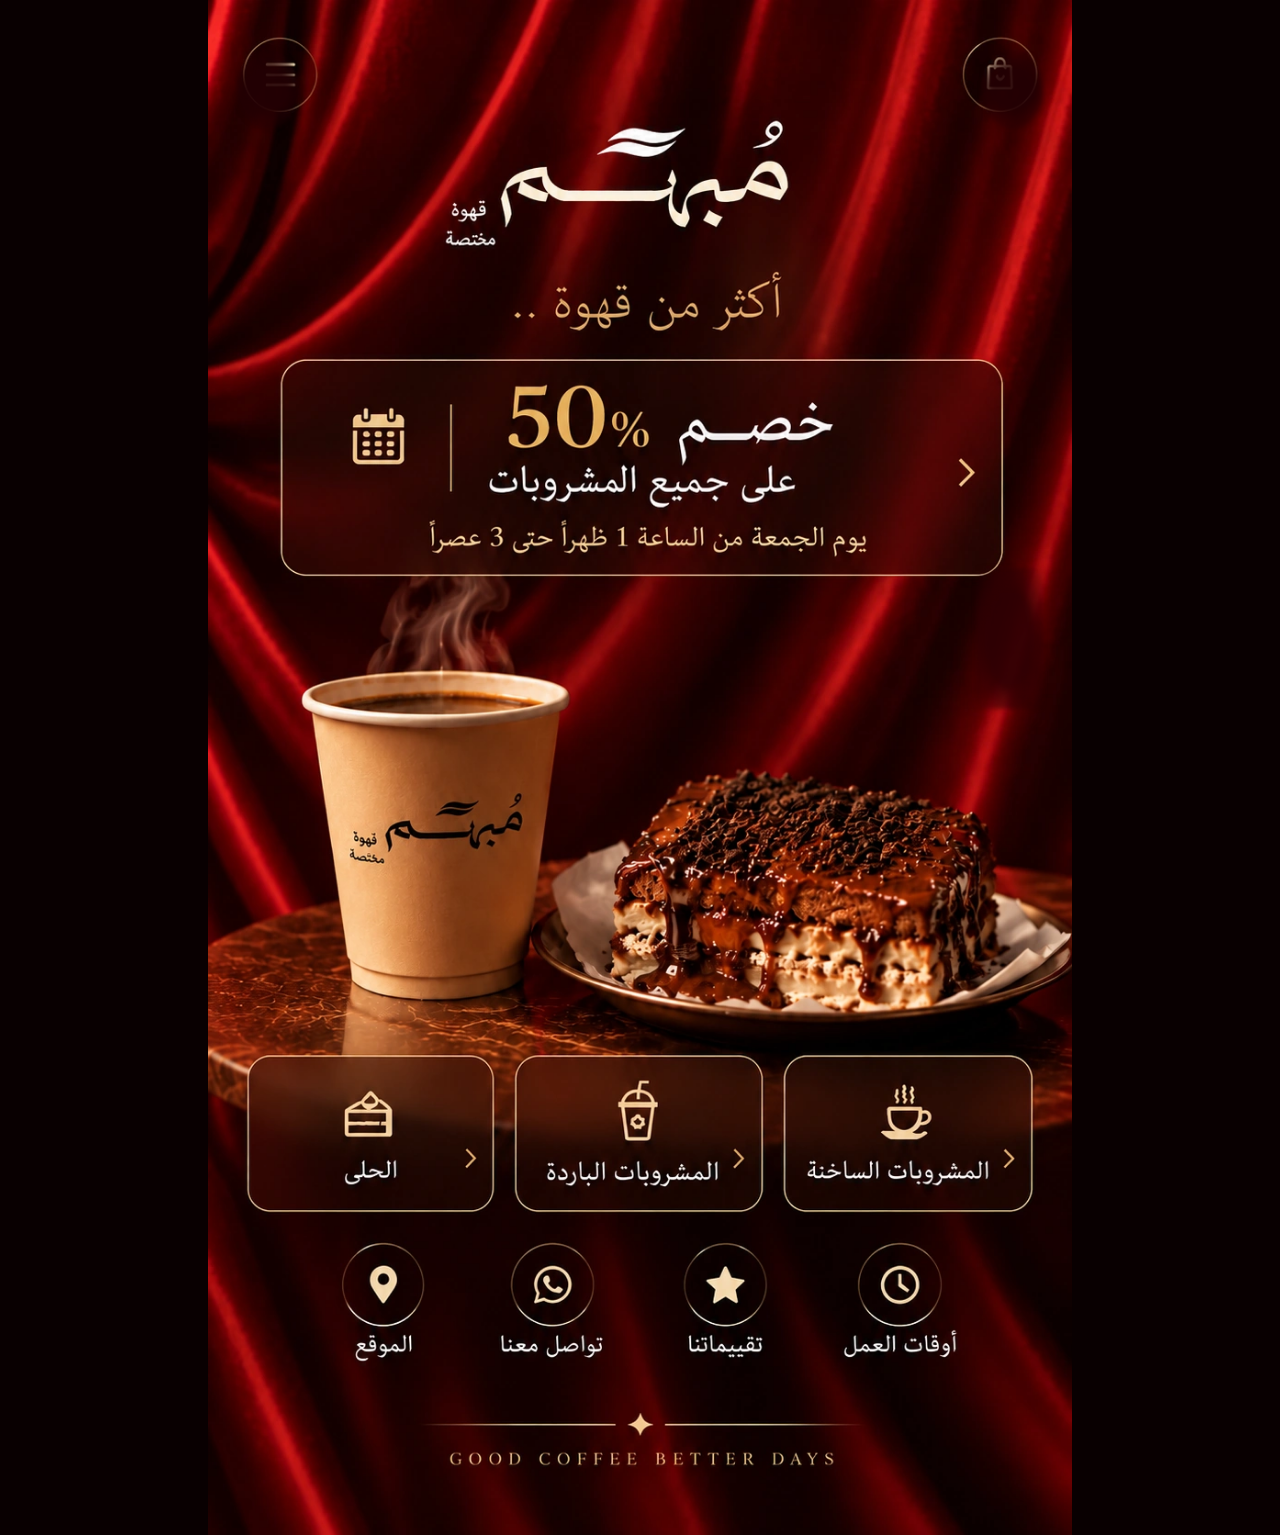
==== index.html @ eaad2103 "تنظيف واجهة الرئيسية وإزالة الأيقونات والأسهم غير المستخدمة" ====
<!doctype html>
<html lang="ar" dir="rtl">
<head>
<meta charset="utf-8">
<meta name="viewport" content="width=device-width,initial-scale=1,viewport-fit=cover">
<meta name="theme-color" content="#120003">
<meta name="description" content="مبهم كافيه — قهوة مختصة">
<title>مبهم كافيه</title>
<link rel="preload" as="image" href="home.webp?v=101" imagesrcset="home.webp?v=101 941w" imagesizes="100vw">
<link rel="stylesheet" href="styles.css?v=19">
</head>
<body>
<main>
  <section class="home-art" aria-label="مبهم كافيه">
    <img src="home.webp?v=101" decoding="sync" fetchpriority="high" width="941" height="1672" sizes="100vw"
      alt="مبهم كافيه — أكثر من قهوة — خصم 50% على جميع المشروبات يوم الجمعة">
    <span class="home-cleanup home-cleanup-menu" aria-hidden="true"></span>
    <span class="home-cleanup home-cleanup-cart" aria-hidden="true"></span>
    <span class="home-cleanup home-cleanup-promo" aria-hidden="true"></span>
    <a class="hit hot-hit" href="#hot" aria-label="المشروبات الساخنة" title="المشروبات الساخنة"></a>
    <a class="hit cold-hit" href="#cold" aria-label="المشروبات الباردة" title="المشروبات الباردة"></a>
    <a class="hit dessert-hit" href="#desserts" aria-label="الحلى" title="الحلى"></a>
    <a class="hit hours-hit" href="#hours" aria-label="أوقات العمل"></a>
    <a class="hit reviews-hit" href="#reviews" aria-label="تقييماتنا"></a>
    <a class="hit contact-hit" href="#contact" aria-label="تواصل معنا"></a>
    <a class="hit location-hit" href="https://maps.app.goo.gl/avE111s9VQPScUmY9?g_st=ac" target="_blank" rel="noopener noreferrer" aria-label="الموقع"></a>
  </section>
  <section id="menu" class="menu-shell" aria-label="قائمة مبهم">
    <header class="menu-hero">
      <a class="round-button back-home" href="#" aria-label="العودة للرئيسية">‹</a>
      <div class="menu-logo">
        <img class="brand-logo" src="mbhm-logo.webp?v=1" width="460" height="220" alt="مبهم — قهوة مختصة">
      </div>
      <div class="ornament">◆</div>
    </header>
    <nav class="menu-tabs" aria-label="أقسام المنيو">
      <a href="#hot" data-route="hot">المشروبات الساخنة</a>
      <a href="#cold" data-route="cold">المشروبات الباردة</a>
      <a href="#desserts" data-route="desserts">الحلى</a>
    </nav>
    <section class="menu-section" data-page="hot" id="hot">
      <h1>المشروبات الساخنة</h1><div class="gold-rule"></div>
      <ul class="items">
        <li><span>إسبريسو</span><b>10</b></li><li><span>أمريكانو</span><b>12</b></li><li><span>ميكاتو</span><b>10</b></li><li><span>كورتادو</span><b>12</b></li><li><span>كابتشينو</span><b>15</b></li><li><span>لاتيه</span><b>16</b></li><li><span>سبانش لاتيه</span><b>18</b></li><li><span>ماتشا</span><b>18</b></li><li><span>قهوة اليوم كبير</span><b>10</b></li><li><span>V60</span><b>18</b></li><li><span>V60 فاخر</span><b>21</b></li><li><span>فلات وايت</span><b>13</b></li><li><span>آيس وايت موكا</span><b>22</b></li>
      </ul>
    </section>
    <section class="menu-section" data-page="cold" id="cold">
      <h1>المشروبات الباردة</h1><div class="gold-rule"></div>
      <ul class="items">
        <li><span>آيس أمريكانو</span><b>12</b></li><li><span>آيس لاتيه</span><b>16</b></li><li><span>آيس سبانش لاتيه</span><b>18</b></li><li><span>ماتشا</span><b>18</b></li><li><span>قهوة اليوم كبير</span><b>10</b></li><li><span>V60</span><b>18</b></li><li><span>V60 فاخر</span><b>21</b></li><li><span>آيس وايت موكا</span><b>22</b></li><li><span>كركديه كبير</span><b>10</b></li>
      </ul>
    </section>
    <section class="menu-section desserts-page" data-page="desserts" id="desserts">
      <h1>الحلى</h1><div class="gold-rule"></div>
      <ul class="items">
        <li><span>كوكيز</span><b>10</b></li><li><span>سينابون</span><b>18</b></li><li><span>كيكة عسل</span><b>20</b></li><li><span>دوليتشي</span><b>20</b></li><li><span>سولتد كراميل بيكان</span><b>22</b></li><li><span>تشيز كيك مدريد</span><b>24</b></li><li><span>سينابون الحليب المحموس</span><b>20</b></li><li><span>كرنشي كيك</span><b>24</b></li><li><span>لندن كيك</span><b>22</b></li>
      </ul>
    </section>
    <div class="menu-decoration" aria-hidden="true"><span class="frame"></span><span class="branch">✦</span></div>
    <section class="info-grid">
      <div id="hours" class="info-card"><span class="info-icon">◷</span><h2>أوقات العمل</h2><p>الأحد – الخميس: 6:00 ص – 3:00 ص<br>الجمعة: 1:00 م – 3:00 ص<br>السبت: 4:00 م – 3:00 ص</p></div>
      <a id="reviews" class="info-card reviews-card" href="https://maps.app.goo.gl/avE111s9VQPScUmY9?g_st=ac" target="_blank" rel="noopener noreferrer" aria-label="عرض تقييمات مبهم كافيه على Google Maps"><span class="info-icon">★</span><h2>تقييماتنا</h2><div class="google-stars" aria-label="تقييمات Google">★ ★ ★ ★ ★</div><p>عرض تقييماتنا على Google Maps</p></a>
      <div id="contact" class="info-card"><span class="info-icon">◉</span><h2>تواصل معنا</h2><p>تواصل مع MBHM Cafe عبر القنوات الرسمية.</p></div>
      <a id="location" class="info-card location-card" href="https://maps.app.goo.gl/avE111s9VQPScUmY9?g_st=ac" target="_blank" rel="noopener noreferrer" aria-label="فتح موقع الكوفي على خرائط Google"><span class="info-icon">●</span><h2>الموقع</h2><p>فتح موقع الكوفي على خرائط Google</p></a>
      <a id="instagram" class="info-card social-card" href="https://www.instagram.com/mbhm.cafe?igsi=ZGljbmFuNnZsdms1" target="_blank" rel="noopener noreferrer" aria-label="Instagram MBHM Cafe"><span class="info-icon">◎</span><h2>إنستقرام</h2><p>@mbhm.cafe</p></a>
      <a id="tiktok" class="info-card social-card" href="https://www.tiktok.com/@mbhm.cafe?_r=1&_t=ZS-99T4eKH7QUG" target="_blank" rel="noopener noreferrer" aria-label="TikTok MBHM Cafe"><span class="info-icon">♪</span><h2>تيك توك</h2><p>@mbhm.cafe</p></a>
    </section>
    <footer class="menu-footer"><div>✦</div><p>GOOD COFFEE&nbsp;&nbsp; BETTER DAYS</p><small>MBHM CAFÉ</small></footer>
  </section>
</main>
<script src="script.js?v=10"></script>
</body>
</html>
---- styles.css ----
:root{--gold:#d6b35c;--gold2:#a98231;--cream:#f7ead4;--wine:#170003;--wine2:#2b0005}
*{box-sizing:border-box}
html{scroll-behavior:smooth;scroll-padding-top:18px}
body{margin:0;background:#090001;color:var(--cream);font-family:Georgia,"Times New Roman",serif}
main{min-height:100vh}
.home-art{position:relative;width:min(100vw,864px);margin:0 auto;line-height:0;background:#120003;overflow:hidden}
.home-art img{display:block;width:100%;height:auto;max-width:100%;image-rendering:auto;transform:none;backface-visibility:visible;-webkit-backface-visibility:visible;filter:none;-webkit-font-smoothing:antialiased}
.home-art:before,.home-art:after{content:"";position:absolute;z-index:3;pointer-events:none;border-radius:50%;filter:blur(2px);background:radial-gradient(circle at 50% 50%,rgba(35,0,3,.92) 0 42%,rgba(35,0,3,.55) 62%,rgba(35,0,3,0) 100%)}
.home-art:before{top:3.2%;left:3.4%;width:7%;height:5.2%}
.home-art:after{top:3.2%;right:3.4%;width:7%;height:5.2%;box-shadow:0 0 0 0 transparent}
/* cover the non-functional promo arrow embedded in the artwork */
.home-art{isolation:isolate}
.hit{position:absolute;display:block;z-index:4;cursor:pointer;border-radius:24px;-webkit-tap-highlight-color:transparent;touch-action:manipulation;outline:none}
.hit:focus-visible{outline:2px solid var(--gold);outline-offset:3px}.hit:active{background:rgba(214,179,92,.10);box-shadow:inset 0 0 0 1px rgba(214,179,92,.28)}
.menu-hit{top:2.2%;left:2.8%;width:12%;height:8%}
.cart-hit{top:2.2%;right:2.8%;width:12%;height:8%}
.hot-hit{right:4.2%;top:68.6%;width:27.8%;height:10.2%}
.cold-hit{right:35.9%;top:68.6%;width:28.2%;height:10.2%}
.dessert-hit{left:4.2%;top:68.6%;width:28.2%;height:10.2%}
.hours-hit{right:5%;top:80.3%;width:18.5%;height:9.2%}
.reviews-hit{right:28.9%;top:80.3%;width:18.5%;height:9.2%}
.contact-hit{left:28.9%;top:80.3%;width:18.5%;height:9.2%}
.location-hit{left:5%;top:80.3%;width:18.5%;height:9.2%}

.menu-shell{display:none;position:relative;width:min(100vw,864px);margin:0 auto;min-height:100vh;overflow:hidden;background:
radial-gradient(ellipse at 50% 18%,rgba(111,0,12,.34),transparent 42%),
linear-gradient(90deg,rgba(67,0,8,.45),transparent 28%,rgba(76,0,8,.3) 55%,transparent 82%),
linear-gradient(180deg,#250006,#120002 52%,#210005);box-shadow:inset 0 0 90px rgba(0,0,0,.55)}
.menu-shell:before{content:"";position:absolute;inset:0;pointer-events:none;opacity:.35;background:repeating-linear-gradient(92deg,transparent 0 65px,rgba(255,255,255,.025) 68px,transparent 73px)}
.menu-shell.active{display:block}
.menu-hero{position:relative;padding:62px 26px 20px;text-align:center;min-height:205px}
.menu-hero:before,.menu-hero:after{content:"";position:absolute;top:18px;width:46%;height:22px;background:radial-gradient(circle,rgba(255,239,201,.9) 0 2px,transparent 3px) 0 0/48px 18px,linear-gradient(165deg,transparent 48%,rgba(218,184,102,.7) 49% 51%,transparent 52%);opacity:.9}
.menu-hero:before{right:0;transform:rotate(-3deg)}
.menu-hero:after{left:0;transform:scaleX(-1) rotate(-3deg)}
.round-button{position:absolute;top:62px;right:18px;width:52px;height:52px;border:1px solid var(--gold);border-radius:50%;display:grid;place-items:center;color:var(--cream);font-size:38px;line-height:1;text-decoration:none;background:rgba(25,0,4,.42);z-index:2}
.menu-logo{display:flex;justify-content:center;align-items:center;position:relative;height:112px;margin:0 auto;overflow:visible}
.brand-logo{display:block;width:300px;height:auto;max-width:72vw;object-fit:contain;filter:drop-shadow(0 2px 7px rgba(0,0,0,.55))}
.ornament{color:var(--gold);font-size:12px;margin-top:27px}
.menu-tabs{position:relative;z-index:3;display:flex;gap:6px;margin:0 22px 28px;padding:10px 0;border-top:1px solid var(--gold);border-bottom:1px solid rgba(214,179,92,.55)}
.menu-tabs a{flex:1;text-align:center;text-decoration:none;color:var(--cream);font-family:Arial,sans-serif;font-weight:700;font-size:15px;padding:10px 4px;border-radius:10px}
.menu-tabs a.active{color:#fff0d0;background:rgba(112,0,12,.38);box-shadow:inset 0 0 0 1px rgba(214,179,92,.28)}
.menu-section{position:relative;z-index:2;display:none;padding:6px 36px 30px;min-height:600px}
.menu-section.active{display:block;animation:fade .28s ease}
.menu-section h1{text-align:center;font-size:34px;margin:0;color:var(--cream);font-weight:700;text-shadow:0 2px 10px #000}
.gold-rule{height:1px;margin:15px auto 28px;max-width:92%;background:linear-gradient(90deg,transparent,var(--gold),transparent);position:relative}
.gold-rule:after{content:"◆";position:absolute;left:50%;top:-8px;transform:translateX(-50%);font-size:11px;color:var(--gold);background:#210005;padding:0 10px}
.items{list-style:none;padding:0;margin:0}
.items li{display:flex;align-items:center;gap:12px;min-height:50px;border-bottom:1px dotted rgba(215,180,94,.28);font-family:Arial,sans-serif;font-size:18px;color:#f2e4cf}
.items li span{order:1;white-space:nowrap}
.items li:after{content:"";order:2;flex:1;border-bottom:1px dotted rgba(215,180,94,.3);margin-top:12px}
.items li b{order:3;min-width:38px;text-align:center;color:var(--gold);font-family:Georgia,serif;font-size:19px;font-weight:500}
.menu-decoration{height:120px;position:relative;overflow:hidden;margin-top:-5px;border-top:1px solid rgba(214,179,92,.12)}
.menu-decoration:before{content:"";position:absolute;right:-40px;bottom:-75px;width:240px;height:180px;border-radius:50%;border:5px solid rgba(155,115,45,.45);transform:rotate(-12deg)}
.menu-decoration .frame{position:absolute;left:-34px;bottom:-75px;width:230px;height:150px;border:8px solid rgba(154,112,45,.45);transform:rotate(-3deg);box-shadow:0 0 0 3px rgba(70,34,5,.8),inset 0 0 25px #000}
.menu-decoration .branch{position:absolute;left:74px;bottom:25px;color:#8b602d;font-size:55px;transform:rotate(-20deg)}
.info-grid{position:relative;z-index:2;display:grid;grid-template-columns:1fr 1fr;gap:1px;margin:0 24px;border-top:1px solid rgba(214,179,92,.18)}
.info-card{text-align:center;padding:34px 12px;border-bottom:1px solid rgba(214,179,92,.16);min-height:150px}
.info-icon{display:block;color:var(--gold);font-size:24px;margin-bottom:8px}
.info-card h2{font-size:21px;margin:0 0 10px}
.info-card p{font-family:Arial,sans-serif;font-size:12px;line-height:1.7;color:#dbc89f;margin:0}
.menu-footer{text-align:center;color:var(--gold);padding:35px 20px 55px;position:relative;z-index:2}
.menu-footer p{letter-spacing:5px;font-size:11px;margin:10px 0}
.menu-footer small{letter-spacing:6px;font-size:9px}
@keyframes fade{from{opacity:0;transform:translateY(8px)}to{opacity:1;transform:none}}
@media(max-width:600px){
 .menu-hero{min-height:190px;padding-top:60px}
 .menu-logo{height:104px}
 .brand-logo{width:285px;max-width:78vw}
 .round-button{width:46px;height:46px;font-size:34px}
 .menu-tabs{margin:0 14px 22px}
 .menu-tabs a{font-size:13px;padding:9px 2px}
 .menu-section{padding:4px 22px 28px;min-height:540px}
 .menu-section h1{font-size:29px}
 .items li{min-height:47px;font-size:16px;gap:9px}
 .items li b{font-size:17px;min-width:34px}
 .info-grid{grid-template-columns:1fr;margin:0 14px}
}

.location-card{color:inherit;text-decoration:none;cursor:pointer}.location-card:active{transform:translateY(1px)}

.social-card{color:inherit;text-decoration:none;cursor:pointer}.social-card:active{transform:translateY(1px)}

.reviews-card{color:inherit;text-decoration:none;cursor:pointer}.reviews-card:active{transform:translateY(1px)}.google-stars{letter-spacing:3px;font-size:1.15rem;margin:.35rem 0;color:var(--gold)}

.qr-card{color:inherit;text-decoration:none;cursor:pointer;text-align:center;padding:34px 12px;border-bottom:1px solid rgba(214,179,92,.16);min-height:150px}.qr-card:active{transform:translateY(1px)}

/* Remove the decorative promo arrow from the source artwork without changing the approved layout. */
.home-art .hot-hit{ }
.home-art .hot-hit::before{content:"";position:absolute;right:-3%;top:-310%;width:28%;height:90%;pointer-events:none;background:radial-gradient(ellipse at 50% 50%,rgba(45,0,3,.92) 0 48%,rgba(45,0,3,.55) 70%,rgba(45,0,3,0) 100%);filter:blur(2px)}
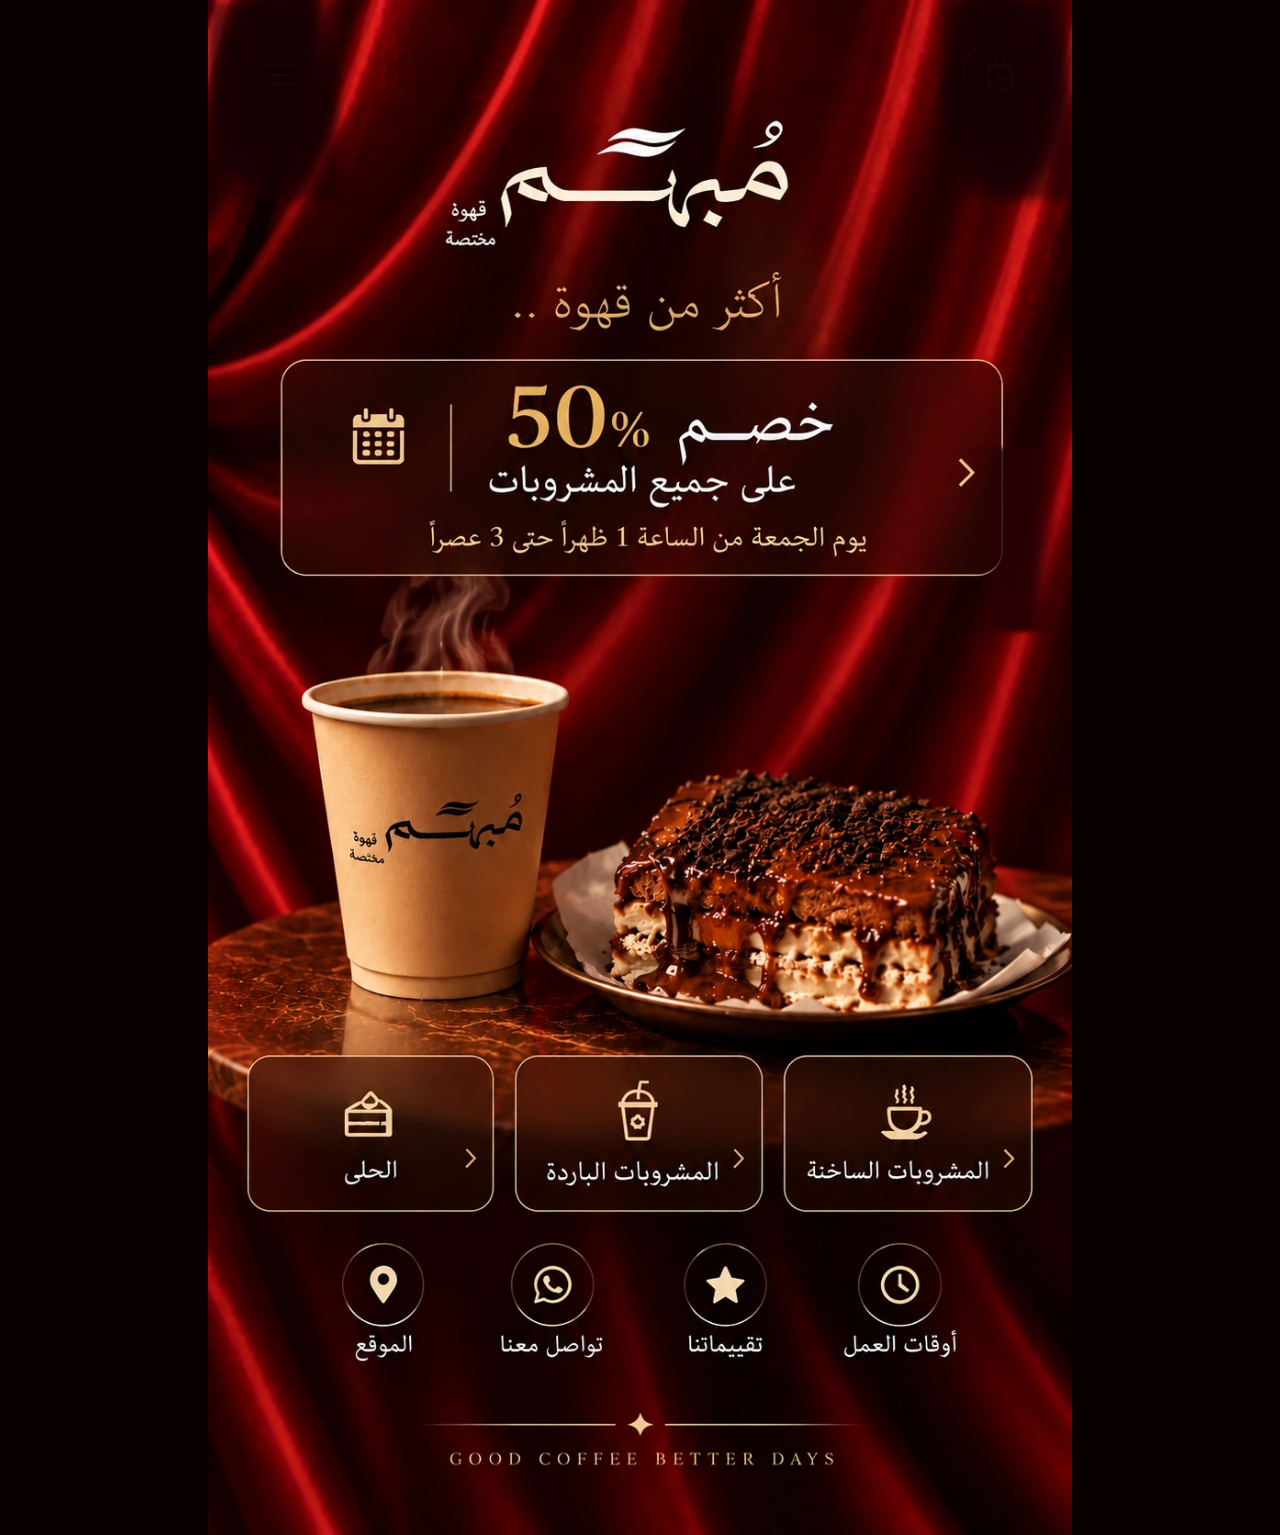
==== commit 101a9ac9: "Refresh homepage cleanup styles" ====
--- a/index.html
+++ b/index.html
@@ -7,7 +7,7 @@
 <meta name="description" content="مبهم كافيه — قهوة مختصة">
 <title>مبهم كافيه</title>
 <link rel="preload" as="image" href="home.webp?v=101" imagesrcset="home.webp?v=101 941w" imagesizes="100vw">
-<link rel="stylesheet" href="styles.css?v=19">
+<link rel="stylesheet" href="styles.css?v=20">
 </head>
 <body>
 <main>
--- a/styles.css
+++ b/styles.css
@@ -5,11 +5,20 @@
 main{min-height:100vh}
 .home-art{position:relative;width:min(100vw,864px);margin:0 auto;line-height:0;background:#120003;overflow:hidden}
 .home-art img{display:block;width:100%;height:auto;max-width:100%;image-rendering:auto;transform:none;backface-visibility:visible;-webkit-backface-visibility:visible;filter:none;-webkit-font-smoothing:antialiased}
-.home-art:before,.home-art:after{content:"";position:absolute;z-index:3;pointer-events:none;border-radius:50%;filter:blur(2px);background:radial-gradient(circle at 50% 50%,rgba(35,0,3,.92) 0 42%,rgba(35,0,3,.55) 62%,rgba(35,0,3,0) 100%)}
-.home-art:before{top:3.2%;left:3.4%;width:7%;height:5.2%}
-.home-art:after{top:3.2%;right:3.4%;width:7%;height:5.2%;box-shadow:0 0 0 0 transparent}
-/* cover the non-functional promo arrow embedded in the artwork */
 .home-art{isolation:isolate}
+.home-cleanup{position:absolute;z-index:5;pointer-events:none;overflow:hidden}
+/* Remove the baked-in menu/cart icons without visible circular patches. */
+.home-cleanup-menu,.home-cleanup-cart{top:0;width:15%;height:13%;border-radius:0;
+  background:
+    radial-gradient(ellipse at 50% 45%,rgba(20,0,3,.96) 0 38%,rgba(20,0,3,.82) 58%,rgba(20,0,3,0) 78%),
+    linear-gradient(105deg,rgba(14,0,2,.55),rgba(42,0,5,.48),rgba(12,0,2,.55));
+  filter:blur(5px)}
+.home-cleanup-menu{left:0}
+.home-cleanup-cart{right:0}
+/* Remove only the non-functional arrow inside the promotion card. */
+.home-cleanup-promo{right:1.4%;top:29.2%;width:10%;height:12%;border-radius:0;
+  background:linear-gradient(90deg,rgba(38,0,5,0),rgba(38,0,5,.94) 38%,rgba(38,0,5,.94) 68%,rgba(38,0,5,0));
+  filter:blur(2px)}
 .hit{position:absolute;display:block;z-index:4;cursor:pointer;border-radius:24px;-webkit-tap-highlight-color:transparent;touch-action:manipulation;outline:none}
 .hit:focus-visible{outline:2px solid var(--gold);outline-offset:3px}.hit:active{background:rgba(214,179,92,.10);box-shadow:inset 0 0 0 1px rgba(214,179,92,.28)}
 .menu-hit{top:2.2%;left:2.8%;width:12%;height:8%}
@@ -85,5 +94,3 @@
 .qr-card{color:inherit;text-decoration:none;cursor:pointer;text-align:center;padding:34px 12px;border-bottom:1px solid rgba(214,179,92,.16);min-height:150px}.qr-card:active{transform:translateY(1px)}
 
 /* Remove the decorative promo arrow from the source artwork without changing the approved layout. */
-.home-art .hot-hit{ }
-.home-art .hot-hit::before{content:"";position:absolute;right:-3%;top:-310%;width:28%;height:90%;pointer-events:none;background:radial-gradient(ellipse at 50% 50%,rgba(45,0,3,.92) 0 48%,rgba(45,0,3,.55) 70%,rgba(45,0,3,0) 100%);filter:blur(2px)}
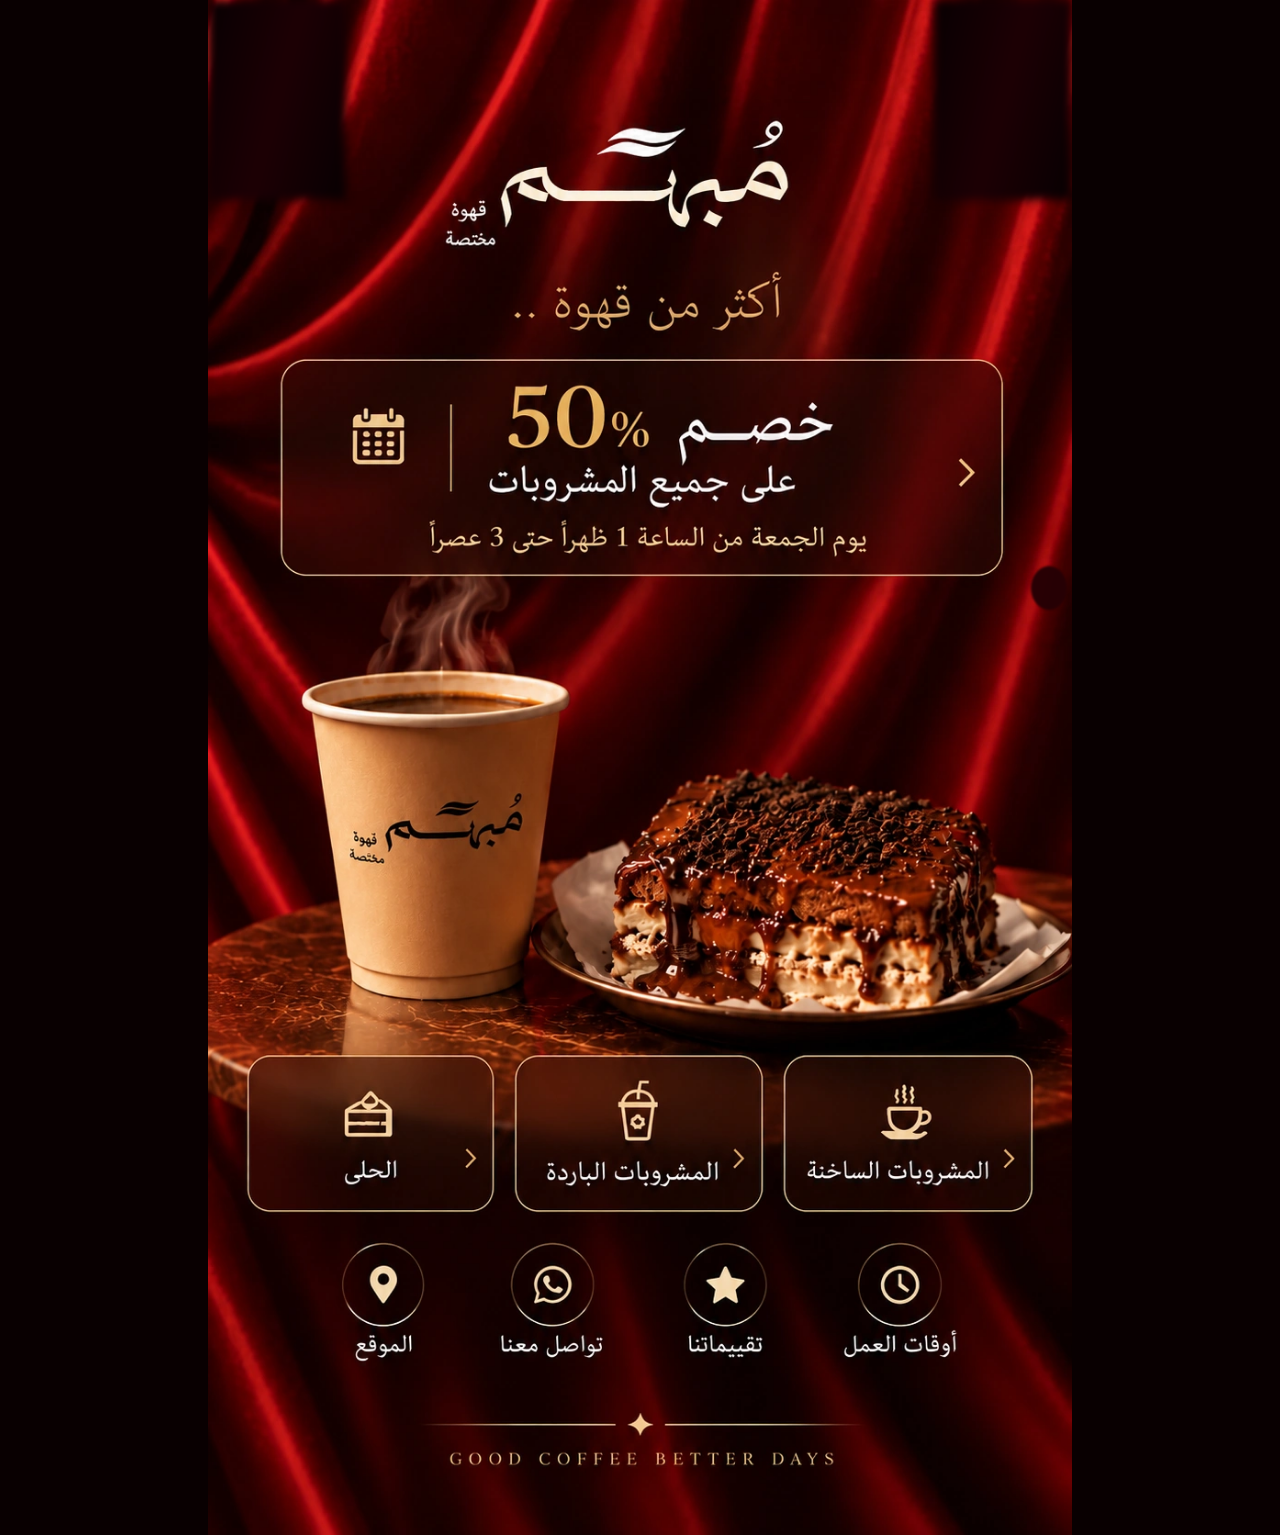
==== commit c9989f2c: "Bust CSS cache for visual cleanup" ====
--- a/index.html
+++ b/index.html
@@ -7,7 +7,7 @@
 <meta name="description" content="مبهم كافيه — قهوة مختصة">
 <title>مبهم كافيه</title>
 <link rel="preload" as="image" href="home.webp?v=101" imagesrcset="home.webp?v=101 941w" imagesizes="100vw">
-<link rel="stylesheet" href="styles.css?v=20">
+<link rel="stylesheet" href="styles.css?v=21">
 </head>
 <body>
 <main>
--- a/styles.css
+++ b/styles.css
@@ -8,17 +8,16 @@
 .home-art{isolation:isolate}
 .home-cleanup{position:absolute;z-index:5;pointer-events:none;overflow:hidden}
 /* Remove the baked-in menu/cart icons without visible circular patches. */
-.home-cleanup-menu,.home-cleanup-cart{top:0;width:15%;height:13%;border-radius:0;
-  background:
-    radial-gradient(ellipse at 50% 45%,rgba(20,0,3,.96) 0 38%,rgba(20,0,3,.82) 58%,rgba(20,0,3,0) 78%),
-    linear-gradient(105deg,rgba(14,0,2,.55),rgba(42,0,5,.48),rgba(12,0,2,.55));
+.home-cleanup-menu,.home-cleanup-cart{top:0;width:16%;height:13%;border-radius:0;
+  background:linear-gradient(105deg,rgba(8,0,2,1),rgba(29,0,4,1),rgba(7,0,2,1));
   filter:blur(5px)}
 .home-cleanup-menu{left:0}
 .home-cleanup-cart{right:0}
 /* Remove only the non-functional arrow inside the promotion card. */
-.home-cleanup-promo{right:1.4%;top:29.2%;width:10%;height:12%;border-radius:0;
-  background:linear-gradient(90deg,rgba(38,0,5,0),rgba(38,0,5,.94) 38%,rgba(38,0,5,.94) 68%,rgba(38,0,5,0));
-  filter:blur(2px)}
+.home-cleanup-promo{right:0;top:28.2%;width:15%;height:16%;border-radius:0;
+  background:transparent;filter:none}
+.home-cleanup-promo:after{content:"";position:absolute;right:3.5%;top:54%;width:28%;height:18%;
+  border-radius:50%;background:rgba(38,0,5,.98);filter:blur(1px)}
 .hit{position:absolute;display:block;z-index:4;cursor:pointer;border-radius:24px;-webkit-tap-highlight-color:transparent;touch-action:manipulation;outline:none}
 .hit:focus-visible{outline:2px solid var(--gold);outline-offset:3px}.hit:active{background:rgba(214,179,92,.10);box-shadow:inset 0 0 0 1px rgba(214,179,92,.28)}
 .menu-hit{top:2.2%;left:2.8%;width:12%;height:8%}
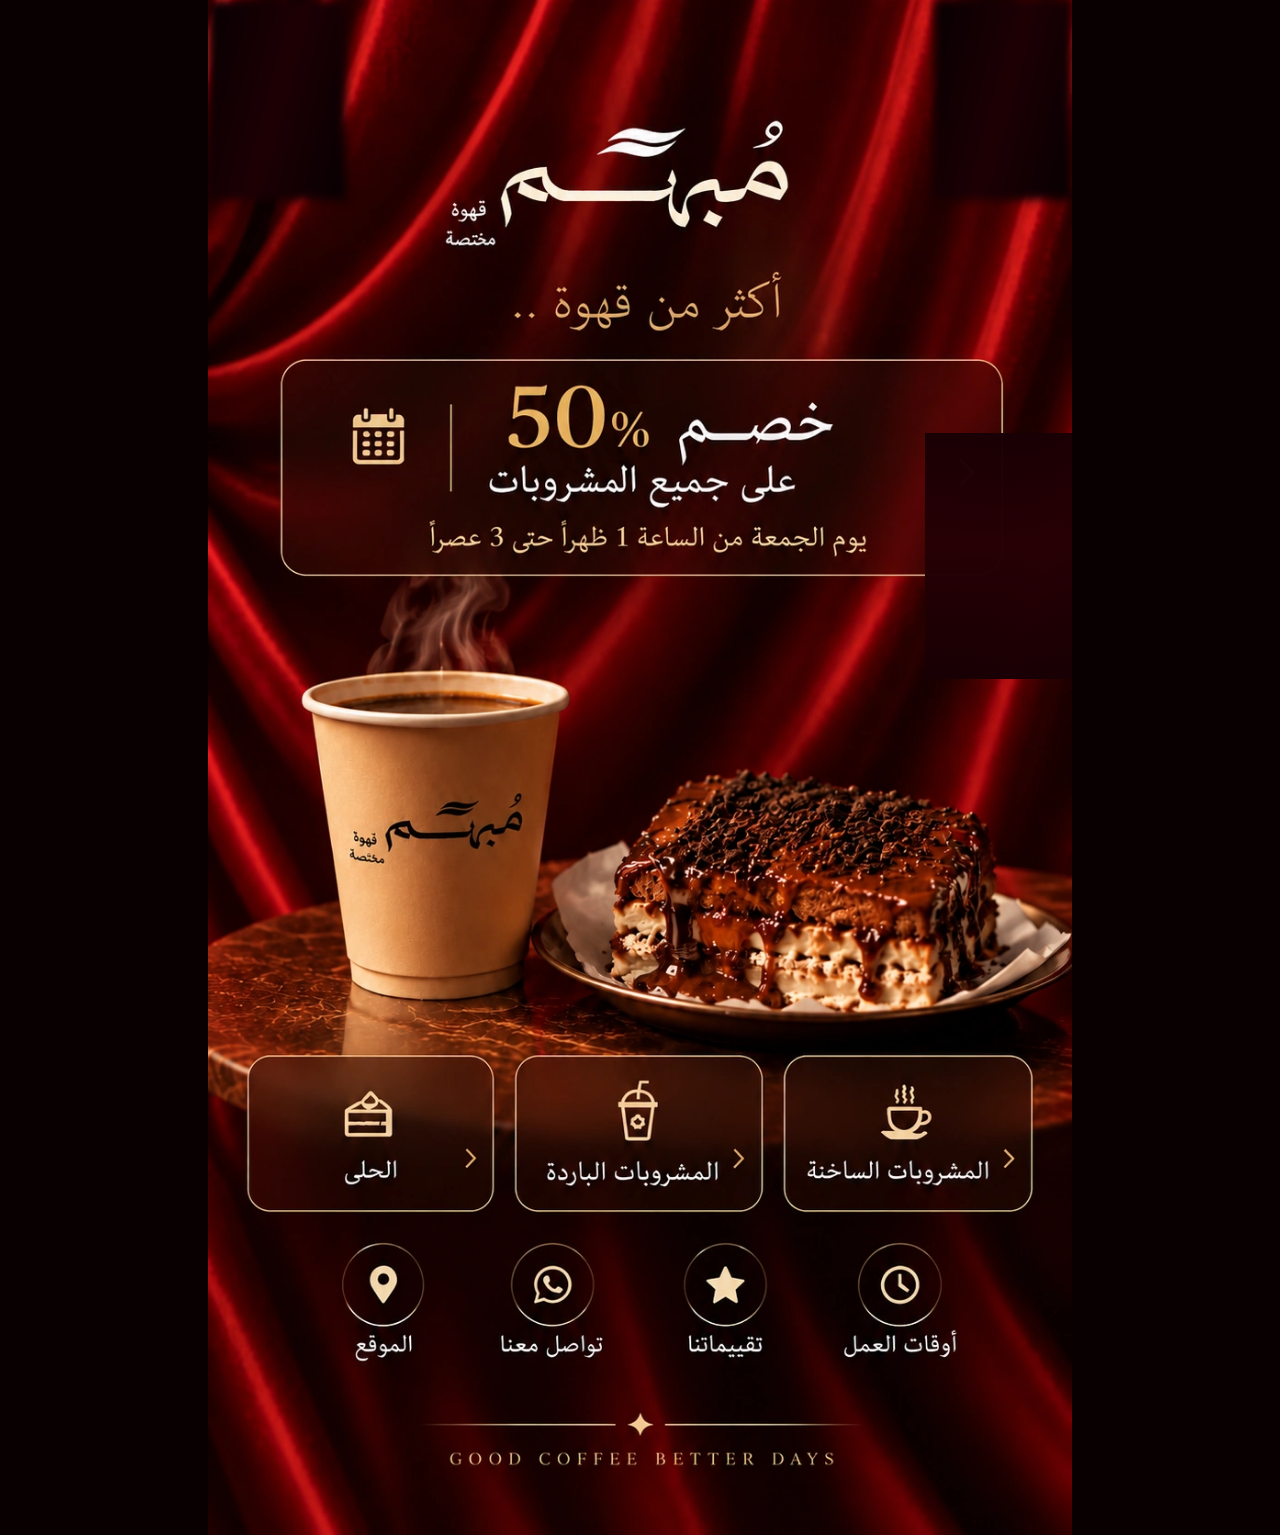
==== commit c3492ca4: "Update stylesheet cache version" ====
--- a/index.html
+++ b/index.html
@@ -7,7 +7,7 @@
 <meta name="description" content="مبهم كافيه — قهوة مختصة">
 <title>مبهم كافيه</title>
 <link rel="preload" as="image" href="home.webp?v=101" imagesrcset="home.webp?v=101 941w" imagesizes="100vw">
-<link rel="stylesheet" href="styles.css?v=21">
+<link rel="stylesheet" href="styles.css?v=22">
 </head>
 <body>
 <main>
--- a/styles.css
+++ b/styles.css
@@ -14,10 +14,9 @@
 .home-cleanup-menu{left:0}
 .home-cleanup-cart{right:0}
 /* Remove only the non-functional arrow inside the promotion card. */
-.home-cleanup-promo{right:0;top:28.2%;width:15%;height:16%;border-radius:0;
-  background:transparent;filter:none}
-.home-cleanup-promo:after{content:"";position:absolute;right:3.5%;top:54%;width:28%;height:18%;
-  border-radius:50%;background:rgba(38,0,5,.98);filter:blur(1px)}
+.home-cleanup-promo{right:0;top:28.2%;width:17%;height:16%;border-radius:0;
+  background:linear-gradient(180deg,rgba(24,0,4,.98),rgba(38,0,5,.99) 45%,rgba(24,0,4,.99));
+  filter:none}
 .hit{position:absolute;display:block;z-index:4;cursor:pointer;border-radius:24px;-webkit-tap-highlight-color:transparent;touch-action:manipulation;outline:none}
 .hit:focus-visible{outline:2px solid var(--gold);outline-offset:3px}.hit:active{background:rgba(214,179,92,.10);box-shadow:inset 0 0 0 1px rgba(214,179,92,.28)}
 .menu-hit{top:2.2%;left:2.8%;width:12%;height:8%}
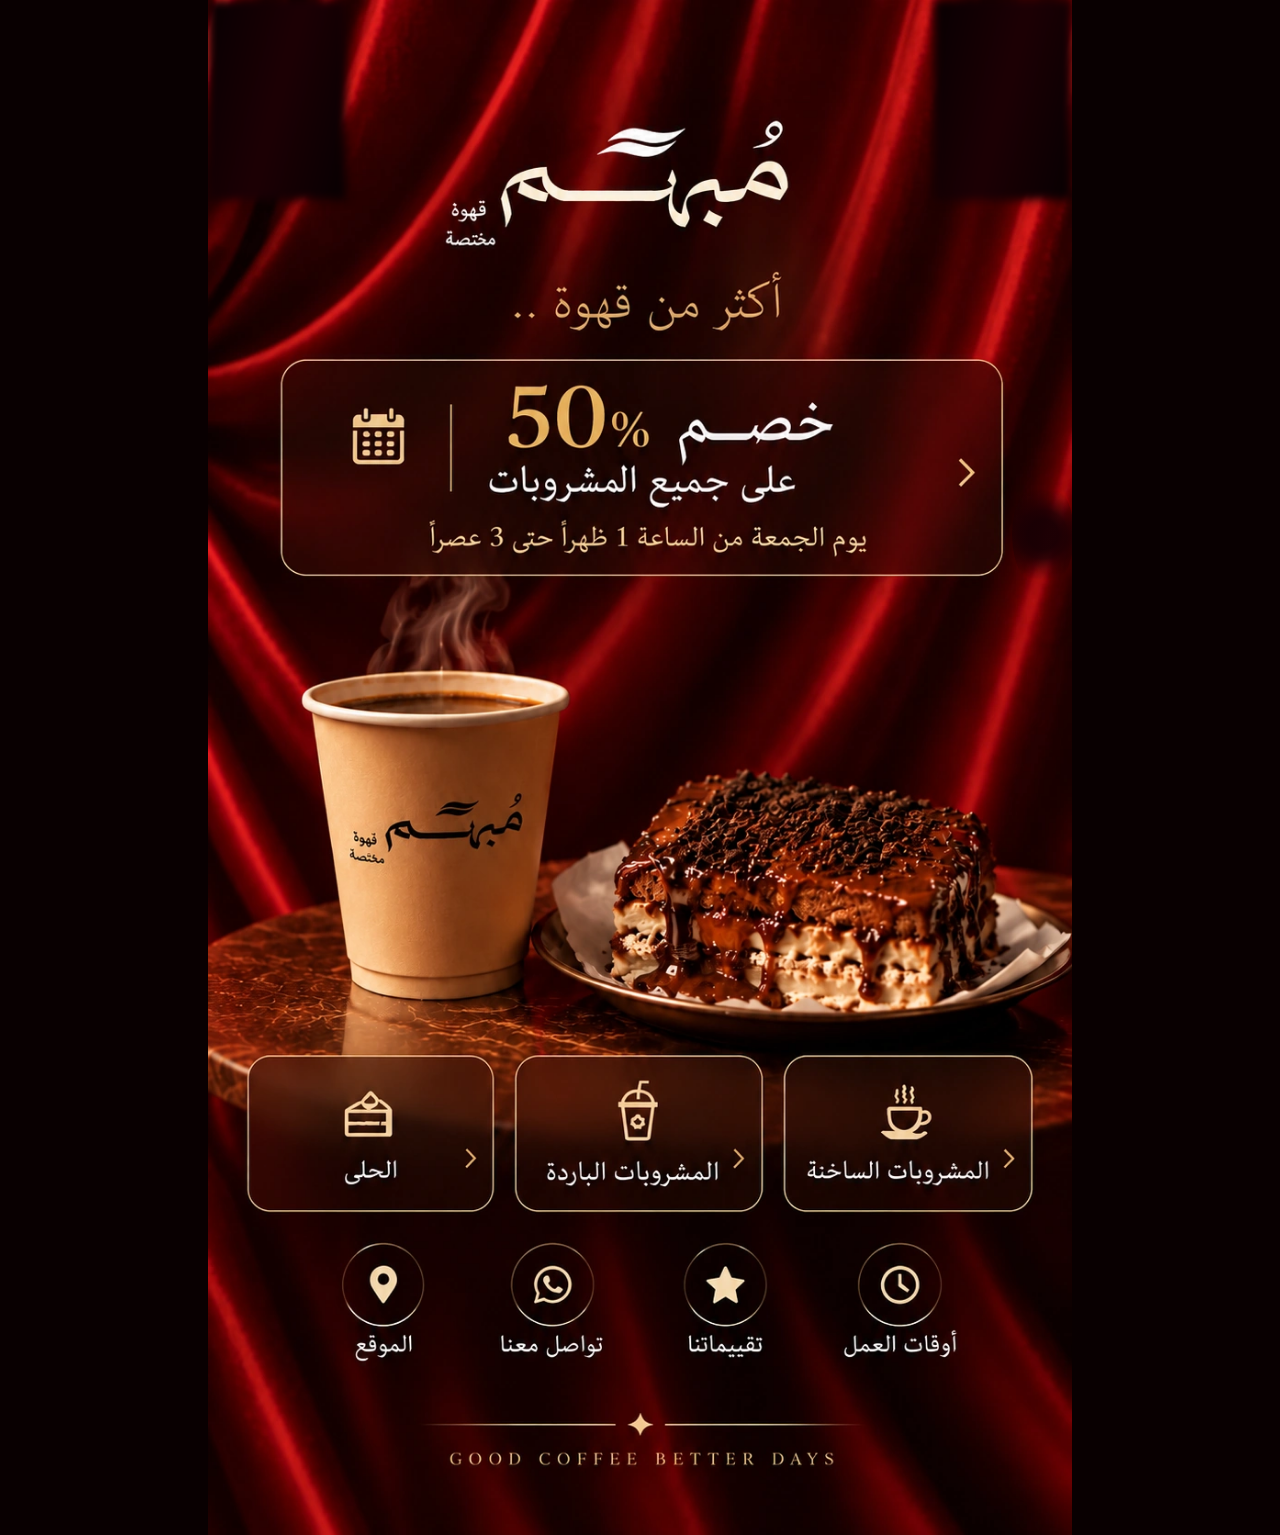
==== commit 5af6ccb7: "Bump CSS cache version after visual fix" ====
--- a/index.html
+++ b/index.html
@@ -7,7 +7,7 @@
 <meta name="description" content="مبهم كافيه — قهوة مختصة">
 <title>مبهم كافيه</title>
 <link rel="preload" as="image" href="home.webp?v=101" imagesrcset="home.webp?v=101 941w" imagesizes="100vw">
-<link rel="stylesheet" href="styles.css?v=22">
+<link rel="stylesheet" href="styles.css?v=23">
 </head>
 <body>
 <main>
--- a/styles.css
+++ b/styles.css
@@ -14,8 +14,9 @@
 .home-cleanup-menu{left:0}
 .home-cleanup-cart{right:0}
 /* Remove only the non-functional arrow inside the promotion card. */
-.home-cleanup-promo{right:0;top:28.2%;width:17%;height:16%;border-radius:0;
-  background:linear-gradient(180deg,rgba(24,0,4,.98),rgba(38,0,5,.99) 45%,rgba(24,0,4,.99));
+/* Conceal only the baked-in promo arrow; keep the original artwork untouched everywhere else. */
+.home-cleanup-promo{right:-.2%;top:31.2%;width:7.2%;height:7.2%;border-radius:50%;
+  background:radial-gradient(circle,rgba(24,0,4,.96) 0 24%,rgba(24,0,4,.82) 38%,rgba(24,0,4,.38) 55%,transparent 72%);
   filter:none}
 .hit{position:absolute;display:block;z-index:4;cursor:pointer;border-radius:24px;-webkit-tap-highlight-color:transparent;touch-action:manipulation;outline:none}
 .hit:focus-visible{outline:2px solid var(--gold);outline-offset:3px}.hit:active{background:rgba(214,179,92,.10);box-shadow:inset 0 0 0 1px rgba(214,179,92,.28)}
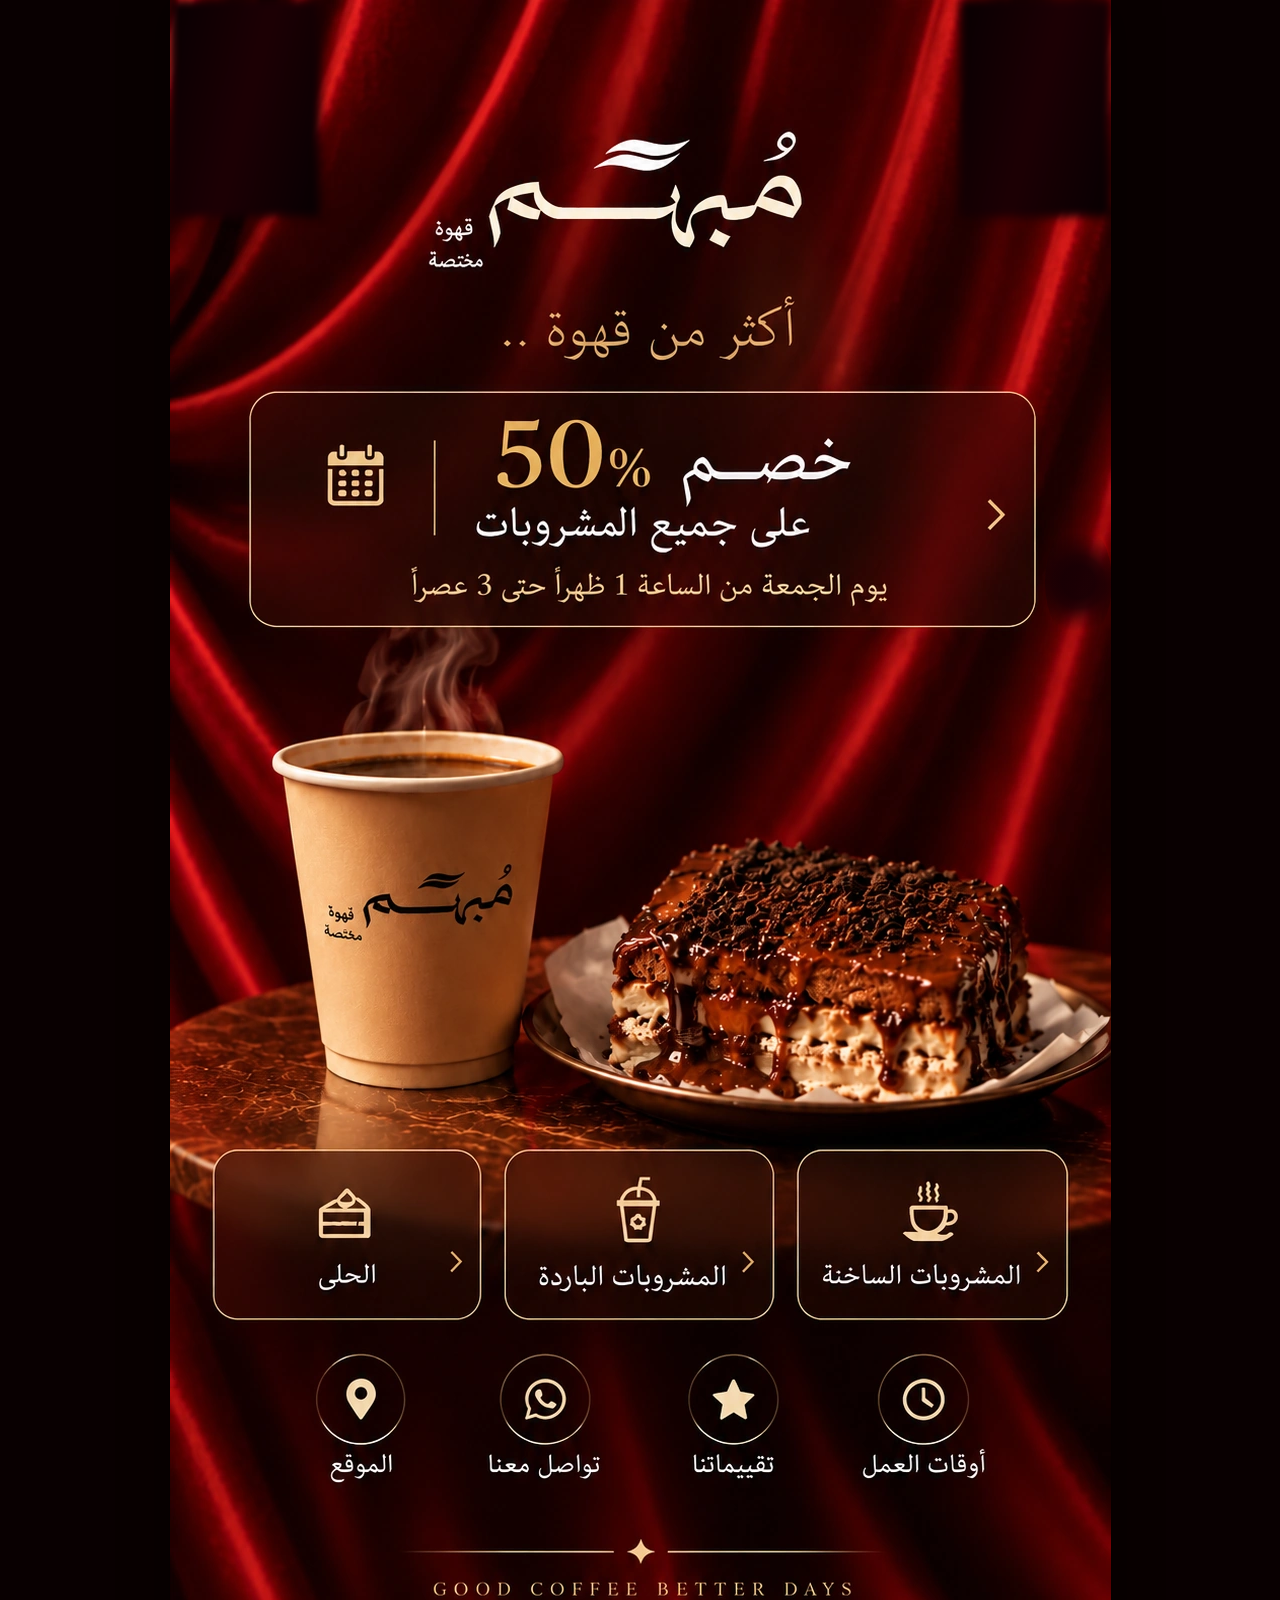
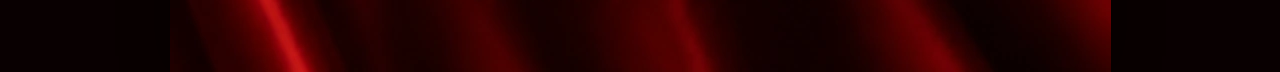
==== commit ae2a14b6: "Bump CSS cache version for responsive design" ====
--- a/index.html
+++ b/index.html
@@ -7,7 +7,7 @@
 <meta name="description" content="مبهم كافيه — قهوة مختصة">
 <title>مبهم كافيه</title>
 <link rel="preload" as="image" href="home.webp?v=101" imagesrcset="home.webp?v=101 941w" imagesizes="100vw">
-<link rel="stylesheet" href="styles.css?v=23">
+<link rel="stylesheet" href="styles.css?v=24">
 </head>
 <body>
 <main>
--- a/styles.css
+++ b/styles.css
@@ -3,7 +3,7 @@
 html{scroll-behavior:smooth;scroll-padding-top:18px}
 body{margin:0;background:#090001;color:var(--cream);font-family:Georgia,"Times New Roman",serif}
 main{min-height:100vh}
-.home-art{position:relative;width:min(100vw,864px);margin:0 auto;line-height:0;background:#120003;overflow:hidden}
+.home-art{position:relative;width:min(100%,941px);margin:0 auto;line-height:0;background:#120003;overflow:hidden}
 .home-art img{display:block;width:100%;height:auto;max-width:100%;image-rendering:auto;transform:none;backface-visibility:visible;-webkit-backface-visibility:visible;filter:none;-webkit-font-smoothing:antialiased}
 .home-art{isolation:isolate}
 .home-cleanup{position:absolute;z-index:5;pointer-events:none;overflow:hidden}
@@ -30,7 +30,7 @@
 .contact-hit{left:28.9%;top:80.3%;width:18.5%;height:9.2%}
 .location-hit{left:5%;top:80.3%;width:18.5%;height:9.2%}
 
-.menu-shell{display:none;position:relative;width:min(100vw,864px);margin:0 auto;min-height:100vh;overflow:hidden;background:
+.menu-shell{display:none;position:relative;width:min(100%,941px);margin:0 auto;min-height:100vh;overflow:hidden;background:
 radial-gradient(ellipse at 50% 18%,rgba(111,0,12,.34),transparent 42%),
 linear-gradient(90deg,rgba(67,0,8,.45),transparent 28%,rgba(76,0,8,.3) 55%,transparent 82%),
 linear-gradient(180deg,#250006,#120002 52%,#210005);box-shadow:inset 0 0 90px rgba(0,0,0,.55)}
@@ -90,6 +90,53 @@
 
 .reviews-card{color:inherit;text-decoration:none;cursor:pointer}.reviews-card:active{transform:translateY(1px)}.google-stars{letter-spacing:3px;font-size:1.15rem;margin:.35rem 0;color:var(--gold)}
 
-.qr-card{color:inherit;text-decoration:none;cursor:pointer;text-align:center;padding:34px 12px;border-bottom:1px solid rgba(214,179,92,.16);min-height:150px}.qr-card:active{transform:translateY(1px)}
 
-/* Remove the decorative promo arrow from the source artwork without changing the approved layout. */
+/* Responsive presentation: preserve the artwork ratio while giving every viewport
+   its own comfortable scale, spacing and typography. */
+html{width:100%;min-height:100%;-webkit-text-size-adjust:100%}
+body{min-width:320px;overflow-x:hidden}
+.home-art,.menu-shell{max-width:941px}
+.home-art img{width:100%;height:auto;min-height:0}
+@media (min-width:942px){
+  .home-art,.menu-shell{box-shadow:0 0 45px rgba(0,0,0,.45)}
+}
+@media (min-width:601px) and (max-width:1100px){
+  .menu-hero{padding-top:clamp(54px,7vw,70px)}
+  .brand-logo{width:clamp(270px,34vw,330px)}
+  .round-button{top:clamp(54px,7vw,70px)}
+  .menu-tabs{margin-left:clamp(18px,3vw,30px);margin-right:clamp(18px,3vw,30px)}
+  .menu-section{padding-left:clamp(26px,4vw,44px);padding-right:clamp(26px,4vw,44px)}
+}
+@media (max-width:600px){
+  .home-art{width:100%;max-width:941px}
+  .menu-shell{width:100%;max-width:941px}
+  .menu-hero{padding-top:max(52px,env(safe-area-inset-top));padding-left:14px;padding-right:14px}
+  .menu-logo{height:clamp(92px,25vw,112px)}
+  .brand-logo{width:min(300px,76vw);max-width:76vw}
+  .round-button{top:max(52px,env(safe-area-inset-top));right:14px}
+  .menu-tabs{gap:4px;margin-left:10px;margin-right:10px}
+  .menu-tabs a{font-size:clamp(12px,3.4vw,14px);padding:9px 2px}
+  .menu-section{padding-left:clamp(16px,5vw,26px);padding-right:clamp(16px,5vw,26px)}
+  .menu-section h1{font-size:clamp(26px,7vw,31px)}
+  .items li{font-size:clamp(15px,4.1vw,17px)}
+  .items li span{white-space:normal}
+  .info-card{padding:30px 16px}
+  .menu-footer{padding-bottom:max(42px,calc(42px + env(safe-area-inset-bottom)))}
+}
+@media (max-width:380px){
+  .menu-tabs a{font-size:12px}
+  .menu-section{padding-left:14px;padding-right:14px}
+  .items li{font-size:14px;gap:7px}
+  .items li b{min-width:30px;font-size:16px}
+}
+@media (orientation:landscape) and (max-height:600px){
+  .menu-hero{padding-top:34px;min-height:145px}
+  .menu-logo{height:76px}
+  .brand-logo{width:230px}
+  .round-button{top:34px;width:44px;height:44px}
+  .menu-tabs{margin-bottom:16px}
+}
+@media (prefers-reduced-motion:reduce){
+  html{scroll-behavior:auto}
+  .menu-section.active{animation:none}
+}
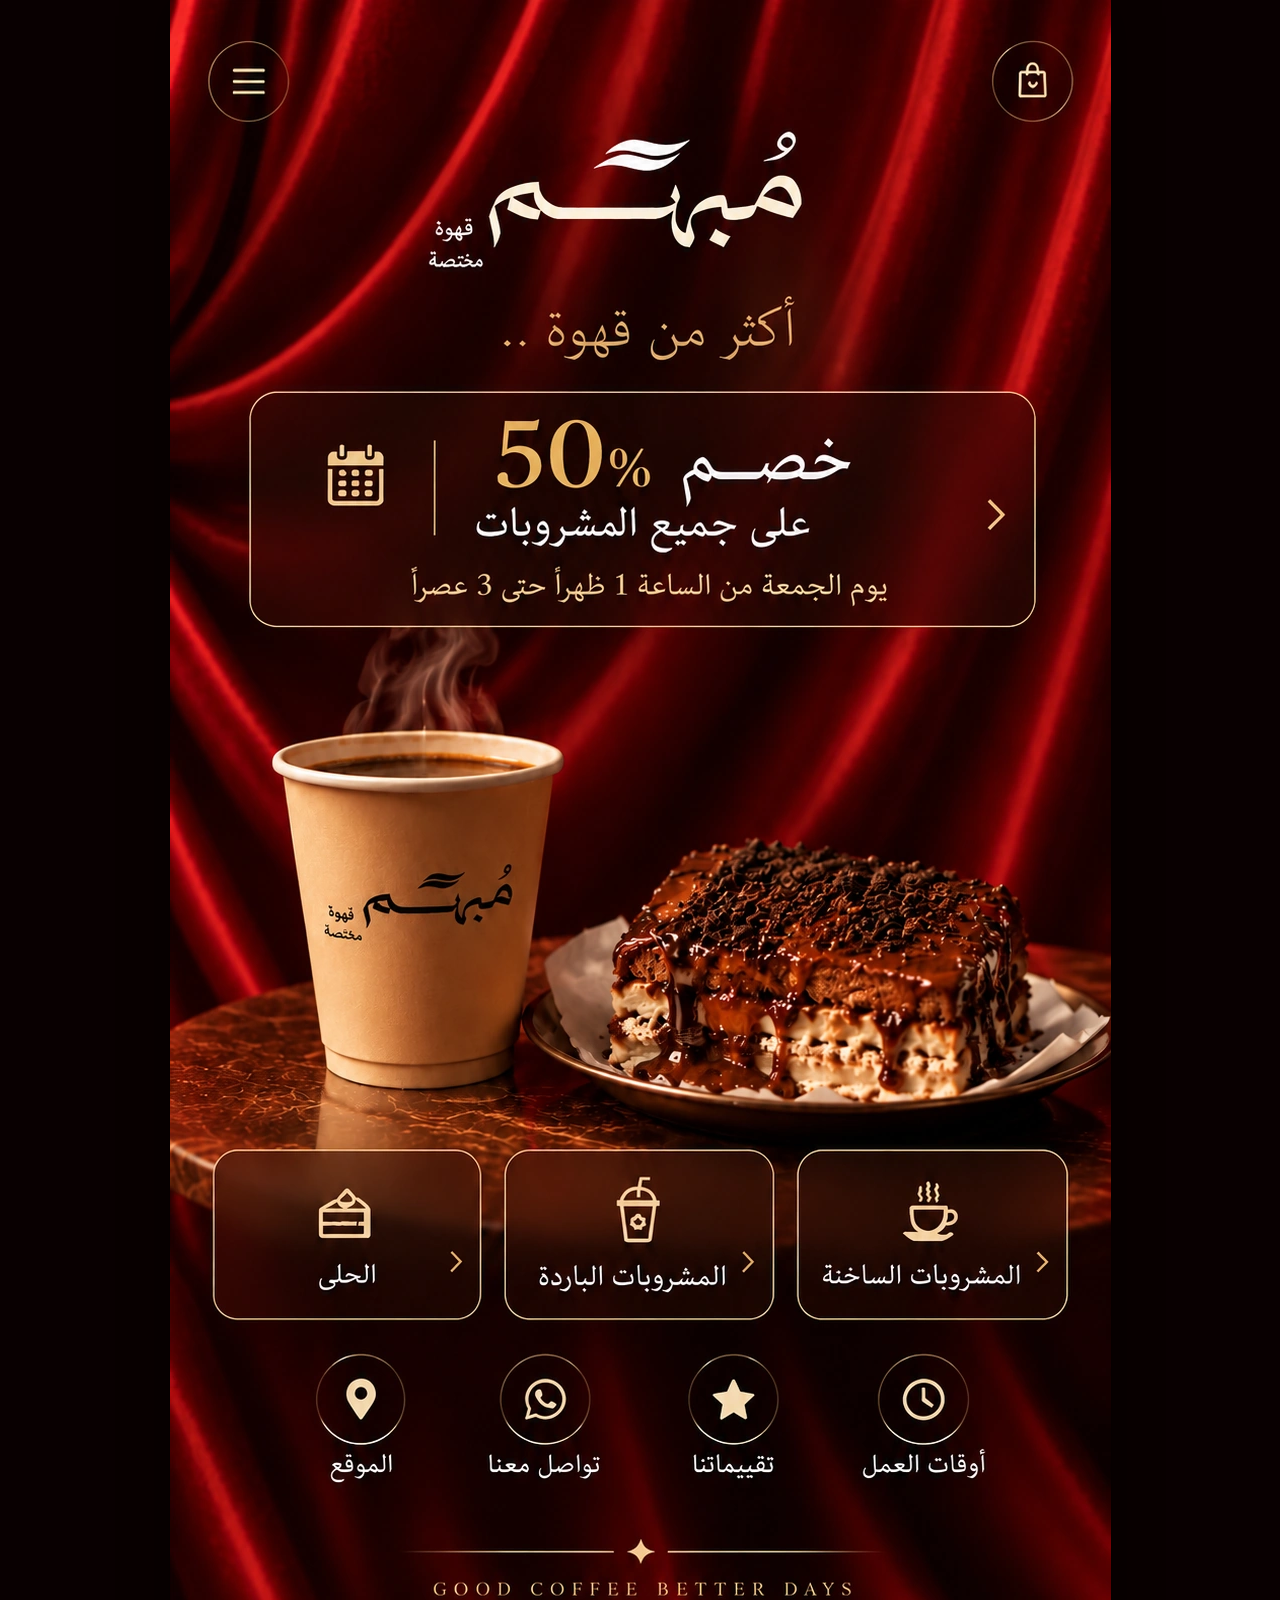
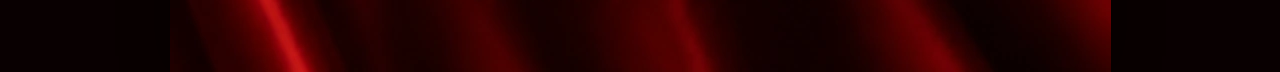
==== commit 7647757b: "Remove cleanup overlays that damaged the original background" ====
--- a/index.html
+++ b/index.html
@@ -7,16 +7,13 @@
 <meta name="description" content="مبهم كافيه — قهوة مختصة">
 <title>مبهم كافيه</title>
 <link rel="preload" as="image" href="home.webp?v=101" imagesrcset="home.webp?v=101 941w" imagesizes="100vw">
-<link rel="stylesheet" href="styles.css?v=24">
+<link rel="stylesheet" href="styles.css?v=25">
 </head>
 <body>
 <main>
   <section class="home-art" aria-label="مبهم كافيه">
     <img src="home.webp?v=101" decoding="sync" fetchpriority="high" width="941" height="1672" sizes="100vw"
       alt="مبهم كافيه — أكثر من قهوة — خصم 50% على جميع المشروبات يوم الجمعة">
-    <span class="home-cleanup home-cleanup-menu" aria-hidden="true"></span>
-    <span class="home-cleanup home-cleanup-cart" aria-hidden="true"></span>
-    <span class="home-cleanup home-cleanup-promo" aria-hidden="true"></span>
     <a class="hit hot-hit" href="#hot" aria-label="المشروبات الساخنة" title="المشروبات الساخنة"></a>
     <a class="hit cold-hit" href="#cold" aria-label="المشروبات الباردة" title="المشروبات الباردة"></a>
     <a class="hit dessert-hit" href="#desserts" aria-label="الحلى" title="الحلى"></a>
